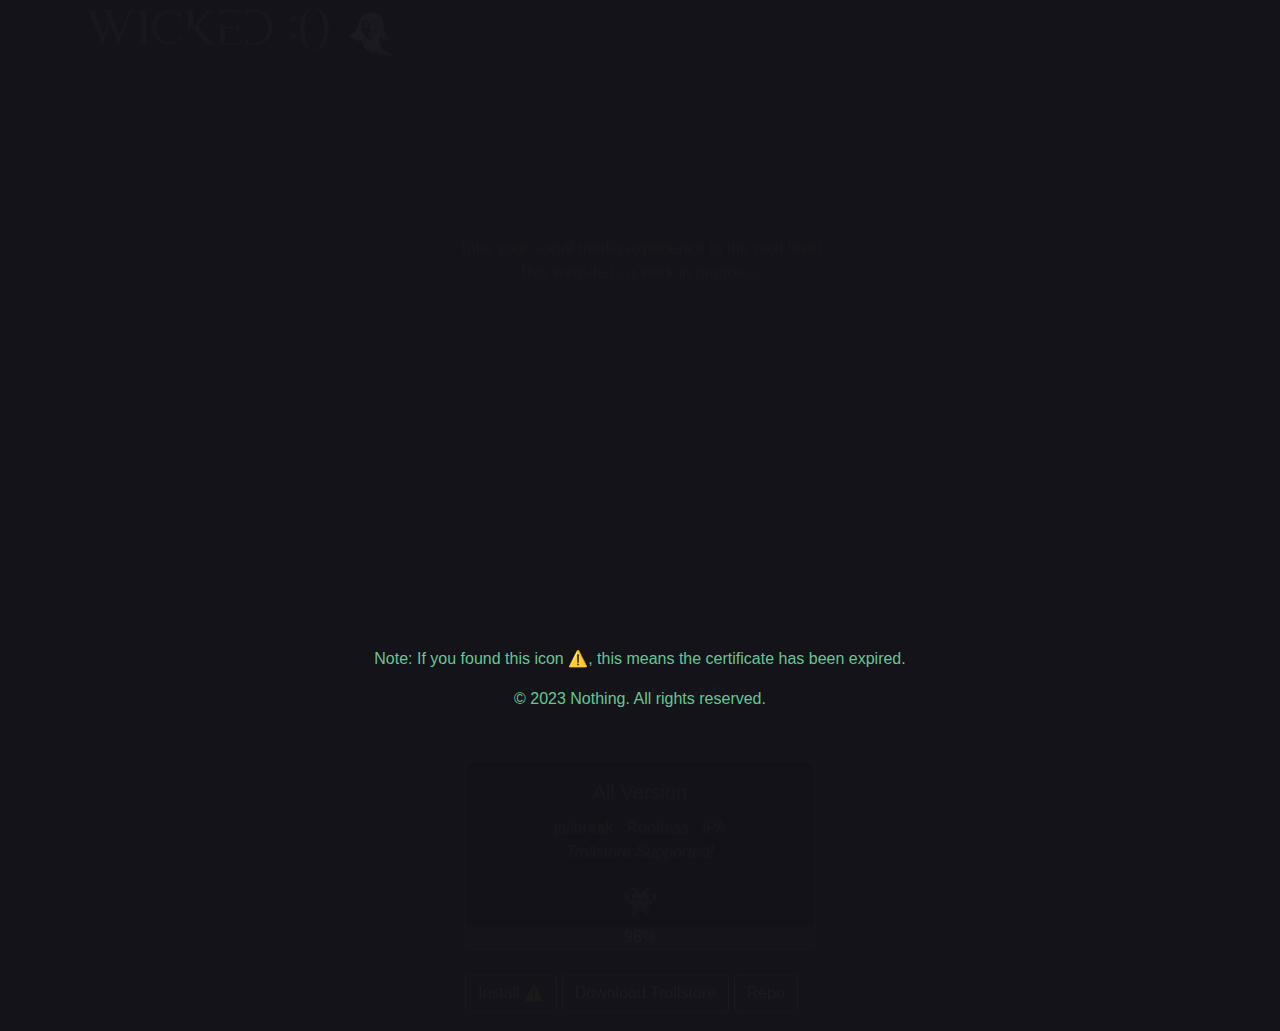
==== index.html @ af6315f5 "Add files via upload" ====
<html xmlns="http://www.w3.org/1999/xhtml" lang="en">

<head>
	<meta http-equiv="Content-Type" content="text/html; charset=utf-8" />
	<meta name="description" content="HTTrack is an easy-to-use website mirror utility. It allows you to download a World Wide website from the Internet to a local directory,building recursively all structures, getting html, images, and other files from the server to your computer. Links are rebuiltrelatively so that you can freely browse to the local site (works with any browser). You can mirror several sites together so that you can jump from one toanother. You can, also, update an existing mirror site, or resume an interrupted download. The robot is fully configurable, with an integrated help" />
	<meta name="keywords" content="httrack, HTTRACK, HTTrack, winhttrack, WINHTTRACK, WinHTTrack, offline browser, web mirror utility, aspirateur web, surf offline, web capture, www mirror utility, browse offline, local  site builder, website mirroring, aspirateur www, internet grabber, capture de site web, internet tool, hors connexion, unix, dos, windows 95, windows 98, solaris, ibm580, AIX 4.0, HTS, HTGet, web aspirator, web aspirateur, libre, GPL, GNU, free software" />
	<title>Local index - HTTrack Website Copier</title>
  <!-- Mirror and index made by HTTrack Website Copier/3.49-2 [XR&CO'2014] -->
	<style type="text/css">
	<!--

body {
	margin: 0;  padding: 0;  margin-bottom: 15px;  margin-top: 8px;
	background: #77b;
}
body, td {
	font: 14px "Trebuchet MS", Verdana, Arial, Helvetica, sans-serif;
	}

#subTitle {
	background: #000;  color: #fff;  padding: 4px;  font-weight: bold; 
	}

#siteNavigation a, #siteNavigation .current {
	font-weight: bold;  color: #448;
	}
#siteNavigation a:link    { text-decoration: none; }
#siteNavigation a:visited { text-decoration: none; }

#siteNavigation .current { background-color: #ccd; }

#siteNavigation a:hover   { text-decoration: none;  background-color: #fff;  color: #000; }
#siteNavigation a:active  { text-decoration: none;  background-color: #ccc; }


a:link    { text-decoration: underline;  color: #00f; }
a:visited { text-decoration: underline;  color: #000; }
a:hover   { text-decoration: underline;  color: #c00; }
a:active  { text-decoration: underline; }

#pageContent {
	clear: both;
	border-bottom: 6px solid #000;
	padding: 10px;  padding-top: 20px;
	line-height: 1.65em;
	background-image: url(backblue.gif);
	background-repeat: no-repeat;
	background-position: top right;
	}

#pageContent, #siteNavigation {
	background-color: #ccd;
	}


.imgLeft  { float: left;   margin-right: 10px;  margin-bottom: 10px; }
.imgRight { float: right;  margin-left: 10px;   margin-bottom: 10px; }

hr { height: 1px;  color: #000;  background-color: #000;  margin-bottom: 15px; }

h1 { margin: 0;  font-weight: bold;  font-size: 2em; }
h2 { margin: 0;  font-weight: bold;  font-size: 1.6em; }
h3 { margin: 0;  font-weight: bold;  font-size: 1.3em; }
h4 { margin: 0;  font-weight: bold;  font-size: 1.18em; }

.blak { background-color: #000; }
.hide { display: none; }
.tableWidth { min-width: 400px; }

.tblRegular       { border-collapse: collapse; }
.tblRegular td    { padding: 6px;  background-image: url(fade.gif);  border: 2px solid #99c; }
.tblHeaderColor, .tblHeaderColor td { background: #99c; }
.tblNoBorder td   { border: 0; }


// -->
</style>

</head>

<table width="76%" border="0" align="center" cellspacing="0" cellpadding="3" class="tableWidth">
	<tr>
	<td id="subTitle">HTTrack Website Copier - Open Source offline browser</td>
	</tr>
</table>
<table width="76%" border="0" align="center" cellspacing="0" cellpadding="0" class="tableWidth">
<tr class="blak">
<td>
	<table width="100%" border="0" align="center" cellspacing="1" cellpadding="0">
	<tr>
	<td colspan="6"> 
		<table width="100%" border="0" align="center" cellspacing="0" cellpadding="10">
		<tr> 
		<td id="pageContent"> 
<!-- ==================== End prologue ==================== -->

	<meta name="generator" content="HTTrack Website Copier/3.x">
	<TITLE>Local index - HTTrack</TITLE>
</HEAD>
<BODY>
<H1 ALIGN=Center>Index of locally available sites:</H1>
	<TABLE BORDER="0" WIDTH="100%" CELLSPACING="1" CELLPADDING="0">
		<TR>
			<TD BACKGROUND="fade.gif">
				&middot;
					<A HREF="wickedapp.fun/index.html">
						Wicked - Unleash the Full Power of Your Social Experience
					</A>		
			</TD>
		</TR>
	</TABLE>
	<BR>
	<BR>
	<BR>
  	<H6 ALIGN="RIGHT">
	<I>Mirror and index made by HTTrack Website Copier [XR&amp;CO'2008]</I>
	</H6>
	<!-- Mirror and index made by HTTrack Website Copier/3.49-2 [XR&CO'2014] -->
	<!-- Thanks for using HTTrack Website Copier! -->
	<meta HTTP-EQUIV="Refresh" CONTENT="0; URL=wickedapp.fun/index.html">


<!-- ==================== Start epilogue ==================== -->
		</td>
		</tr>
		</table>
	</td>
	</tr>
	</table>
</td>
</tr>
</table>

<table width="76%" border="0" align="center" valign="bottom" cellspacing="0" cellpadding="0">
	<tr>
	<td id="footer"><small>&copy; 2008 Xavier Roche & other contributors - Web Design: Leto Kauler.</small></td>
	</tr>
</table>

</body>

</html>
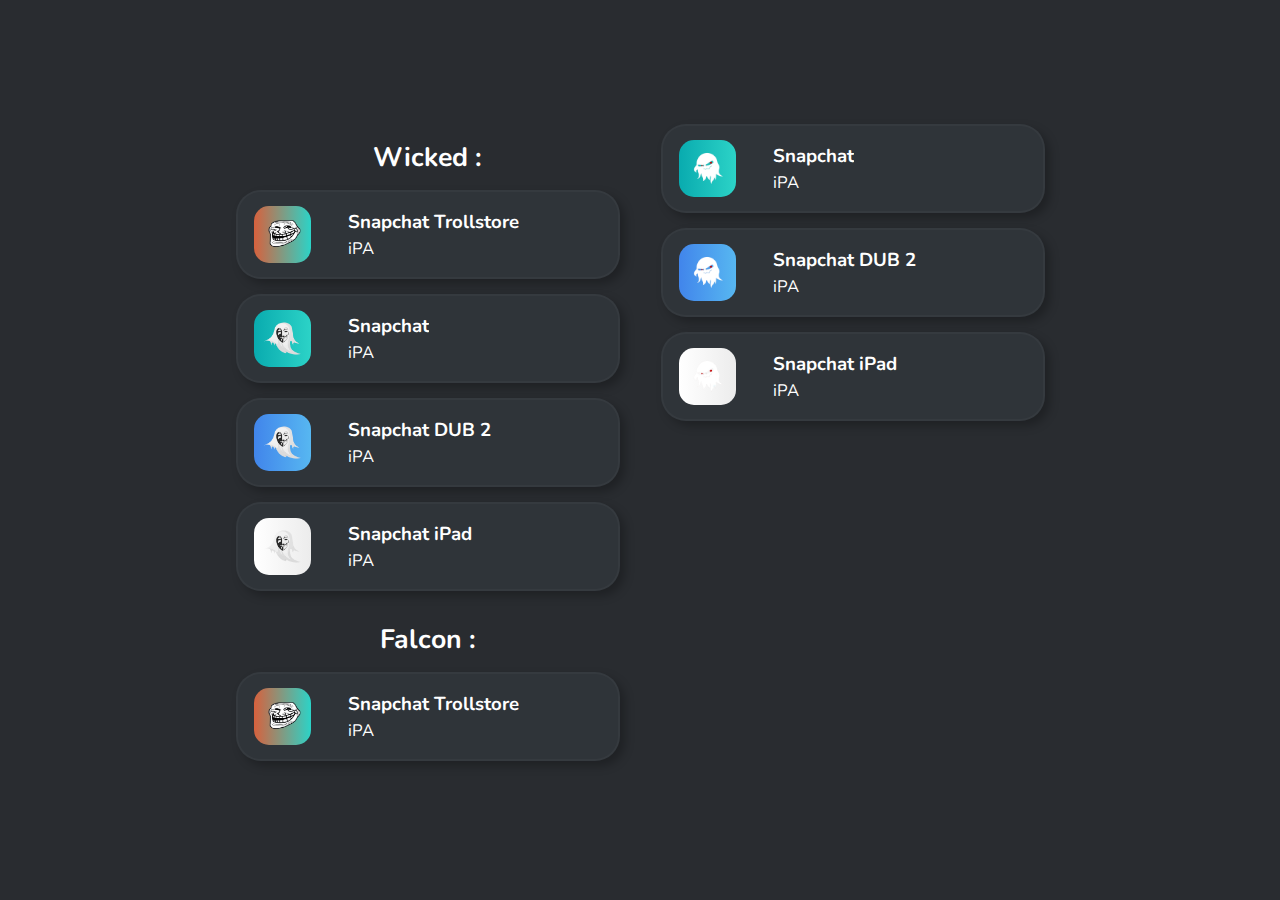
==== commit 9602d82f: "Add files via upload" ====
--- a/index.html
+++ b/index.html
@@ -1,144 +1,360 @@
-<html xmlns="http://www.w3.org/1999/xhtml" lang="en">
-
-<head>
-	<meta http-equiv="Content-Type" content="text/html; charset=utf-8" />
-	<meta name="description" content="HTTrack is an easy-to-use website mirror utility. It allows you to download a World Wide website from the Internet to a local directory,building recursively all structures, getting html, images, and other files from the server to your computer. Links are rebuiltrelatively so that you can freely browse to the local site (works with any browser). You can mirror several sites together so that you can jump from one toanother. You can, also, update an existing mirror site, or resume an interrupted download. The robot is fully configurable, with an integrated help" />
-	<meta name="keywords" content="httrack, HTTRACK, HTTrack, winhttrack, WINHTTRACK, WinHTTrack, offline browser, web mirror utility, aspirateur web, surf offline, web capture, www mirror utility, browse offline, local  site builder, website mirroring, aspirateur www, internet grabber, capture de site web, internet tool, hors connexion, unix, dos, windows 95, windows 98, solaris, ibm580, AIX 4.0, HTS, HTGet, web aspirator, web aspirateur, libre, GPL, GNU, free software" />
-	<title>Local index - HTTrack Website Copier</title>
-  <!-- Mirror and index made by HTTrack Website Copier/3.49-2 [XR&CO'2014] -->
-	<style type="text/css">
-	<!--
-
-body {
-	margin: 0;  padding: 0;  margin-bottom: 15px;  margin-top: 8px;
-	background: #77b;
-}
-body, td {
-	font: 14px "Trebuchet MS", Verdana, Arial, Helvetica, sans-serif;
-	}
-
-#subTitle {
-	background: #000;  color: #fff;  padding: 4px;  font-weight: bold; 
-	}
-
-#siteNavigation a, #siteNavigation .current {
-	font-weight: bold;  color: #448;
-	}
-#siteNavigation a:link    { text-decoration: none; }
-#siteNavigation a:visited { text-decoration: none; }
-
-#siteNavigation .current { background-color: #ccd; }
-
-#siteNavigation a:hover   { text-decoration: none;  background-color: #fff;  color: #000; }
-#siteNavigation a:active  { text-decoration: none;  background-color: #ccc; }
-
-
-a:link    { text-decoration: underline;  color: #00f; }
-a:visited { text-decoration: underline;  color: #000; }
-a:hover   { text-decoration: underline;  color: #c00; }
-a:active  { text-decoration: underline; }
-
-#pageContent {
-	clear: both;
-	border-bottom: 6px solid #000;
-	padding: 10px;  padding-top: 20px;
-	line-height: 1.65em;
-	background-image: url(backblue.gif);
-	background-repeat: no-repeat;
-	background-position: top right;
-	}
-
-#pageContent, #siteNavigation {
-	background-color: #ccd;
-	}
-
-
-.imgLeft  { float: left;   margin-right: 10px;  margin-bottom: 10px; }
-.imgRight { float: right;  margin-left: 10px;   margin-bottom: 10px; }
-
-hr { height: 1px;  color: #000;  background-color: #000;  margin-bottom: 15px; }
-
-h1 { margin: 0;  font-weight: bold;  font-size: 2em; }
-h2 { margin: 0;  font-weight: bold;  font-size: 1.6em; }
-h3 { margin: 0;  font-weight: bold;  font-size: 1.3em; }
-h4 { margin: 0;  font-weight: bold;  font-size: 1.18em; }
-
-.blak { background-color: #000; }
-.hide { display: none; }
-.tableWidth { min-width: 400px; }
-
-.tblRegular       { border-collapse: collapse; }
-.tblRegular td    { padding: 6px;  background-image: url(fade.gif);  border: 2px solid #99c; }
-.tblHeaderColor, .tblHeaderColor td { background: #99c; }
-.tblNoBorder td   { border: 0; }
-
-
-// -->
-</style>
-
-</head>
-
-<table width="76%" border="0" align="center" cellspacing="0" cellpadding="3" class="tableWidth">
-	<tr>
-	<td id="subTitle">HTTrack Website Copier - Open Source offline browser</td>
-	</tr>
-</table>
-<table width="76%" border="0" align="center" cellspacing="0" cellpadding="0" class="tableWidth">
-<tr class="blak">
-<td>
-	<table width="100%" border="0" align="center" cellspacing="1" cellpadding="0">
-	<tr>
-	<td colspan="6"> 
-		<table width="100%" border="0" align="center" cellspacing="0" cellpadding="10">
-		<tr> 
-		<td id="pageContent"> 
-<!-- ==================== End prologue ==================== -->
-
-	<meta name="generator" content="HTTrack Website Copier/3.x">
-	<TITLE>Local index - HTTrack</TITLE>
-</HEAD>
-<BODY>
-<H1 ALIGN=Center>Index of locally available sites:</H1>
-	<TABLE BORDER="0" WIDTH="100%" CELLSPACING="1" CELLPADDING="0">
-		<TR>
-			<TD BACKGROUND="fade.gif">
-				&middot;
-					<A HREF="wickedapp.fun/index.html">
-						Wicked - Unleash the Full Power of Your Social Experience
-					</A>		
-			</TD>
-		</TR>
-	</TABLE>
-	<BR>
-	<BR>
-	<BR>
-  	<H6 ALIGN="RIGHT">
-	<I>Mirror and index made by HTTrack Website Copier [XR&amp;CO'2008]</I>
-	</H6>
-	<!-- Mirror and index made by HTTrack Website Copier/3.49-2 [XR&CO'2014] -->
-	<!-- Thanks for using HTTrack Website Copier! -->
-	<meta HTTP-EQUIV="Refresh" CONTENT="0; URL=wickedapp.fun/index.html">
-
-
-<!-- ==================== Start epilogue ==================== -->
-		</td>
-		</tr>
-		</table>
-	</td>
-	</tr>
-	</table>
-</td>
-</tr>
-</table>
-
-<table width="76%" border="0" align="center" valign="bottom" cellspacing="0" cellpadding="0">
-	<tr>
-	<td id="footer"><small>&copy; 2008 Xavier Roche & other contributors - Web Design: Leto Kauler.</small></td>
-	</tr>
-</table>
-
-</body>
-
-</html>
-
-
+<!DOCTYPE html>
+<html>
+
+<!-- Mirrored from wickedapp.fun/ipa/ by HTTrack Website Copier/3.x [XR&CO'2014], Sat, 05 Aug 2023 05:58:47 GMT -->
+<head>
+    <title>wickedapp iPA</title>
+    <link rel="icon" href="../../sileotweak.github.io/CydiaIcon.png" class="next-head" />
+    <meta name="viewport" content="width=device-width, initial-scale=1">
+    <link href="https://fonts.googleapis.com/css?family=Nunito:200,200i,300,300i,400,400i,600,600i,700,700i,800,800i,900,900i" rel="stylesheet">
+<style>
+
+* {
+  font-family: 'Nunito', sans-serif;
+  color: white;
+}
+
+body {
+  background-color: #292C30;
+}
+
+a {
+  text-decoration: none;
+}
+
+/*Wrapper*/
+.wrapper {
+  position: absolute;
+  width: calc(100% - 10px);
+  text-align: center;
+  max-width: 850px;
+  top: 50%;
+  left: 50%;
+  -ms-transform: translate(-50%, -50%);
+  transform: translate(-50%, -50%);
+}
+
+/* Columns */
+.column {
+    float: left;
+    width: 50%;
+}
+
+/* Responsive layout - Single Column on Mobile */
+@media screen and (max-width: 850px) {
+    .column {
+        width: 100%;
+    }
+    .wrapper {
+      top: 0;
+      -ms-transform: translate(-50%, 0);
+      transform: translate(-50%, 0);
+    }
+}
+
+
+
+/*Subtitles above boxes*/
+.subtitle {
+  font-size: 20pt;
+  font-weight: bold;
+  text-align: center;
+  padding-top: 15px;
+  padding-bottom: 15px;
+}
+
+h1 {
+  font-size: 25px;
+  font-weight: bold;
+  margin-top: 0;
+}
+h2 {
+  font-size: 20px;
+  font-weight: normal;
+  margin: 0;
+}
+
+.bigbox {
+  background: #2F3439;
+  box-shadow: 5px 5px 10px rgba(0, 0, 0, 0.25);
+  text-align: left;
+  border-radius: 25px;
+  padding: 20px;
+  margin-left: auto;
+  margin-right: auto;
+  margin-bottom: 10px;
+  width: calc(100% - 70px);
+  max-width: 350px;
+  line-height: 1.5;
+  border-style: solid;
+  border-color: rgba(255, 255, 255, 0.03);
+  border-width: 2px;
+}
+
+/* Button */
+.button {
+  background: linear-gradient(to right, #55B49D , #2B7DCA);
+  box-shadow: 5px 5px 10px rgba(0, 0, 0, 0.25);
+  text-align: center;
+  border-radius: 25px;
+  padding-left: 10px;
+  padding-right: 10px;
+  color:white;
+  font-size: 14pt;
+  max-height: 50px;
+  line-height: 50px;
+  transition: all 0.3s ease;
+  -webkit-transition: all 0.3s ease;
+  -moz-transition: all 0.3s ease;
+  -o-transition: all 0.3s ease;
+  -ms-transition: all 0.3s ease;
+}
+.button:hover {
+  filter: hue-rotate(90deg);
+  font-size: 16pt;
+}
+
+.twitter {
+  width: 70px;
+  margin-right: 20px;
+}
+
+.packageicon {
+  width: 37px;
+  height: 37px;
+  transition: all 0.3s ease;
+  -webkit-transition: all 0.3s ease;
+  -moz-transition: all 0.3s ease;
+  -o-transition: all 0.3s ease;
+  -ms-transition: all 0.3s ease;
+}
+.packageBox:hover .packageicon {
+  width: 57px;
+  height: 57px;
+}
+
+.packageIconHolder {
+  width: 37px;
+  height: 37px;
+  padding: 10px;
+  border-radius: 15px;
+  left: 16px;
+  top: 14px;
+  z-index: 0;
+  transition: all 0.3s ease;
+  -webkit-transition: all 0.3s ease;
+  -moz-transition: all 0.3s ease;
+  -o-transition: all 0.3s ease;
+  -ms-transition: all 0.3s ease;
+  position: absolute;
+}
+.packageBox:hover .packageIconHolder {
+  padding: 55px;
+  left: -35px;
+  top: -41px;
+  width: 500px;
+  height: 300px;
+}
+
+.packageContentHolder {
+  position: absolute;
+  left: 110px;
+  top: 16px;
+  max-width: 290px;
+  overflow: hidden;
+  max-height: 80px;
+  overflow: hidden;
+  transition: all 0.3s ease;
+  -webkit-transition: all 0.3s ease;
+  -moz-transition: all 0.3s ease;
+  -o-transition: all 0.3s ease;
+  -ms-transition: all 0.3s ease;
+}
+.packageBox:hover .packageContentHolder {
+  top: 15px;
+}
+
+.packageTitle {
+  font-weight: bold;
+  font-size: 14pt;
+  transition: all 0.3s ease;
+  -webkit-transition: all 0.3s ease;
+  -moz-transition: all 0.3s ease;
+  -o-transition: all 0.3s ease;
+  -ms-transition: all 0.3s ease;
+}
+.packageBox:hover .packageTitle {
+  font-size: 16pt;
+}
+
+.packageDescription, .packageGreyDescription {
+  font-weight: normal;
+  font-size: 12.5pt;
+}
+.packageGreyDescription {
+  color: rgba(255,255,255,.6)
+}
+
+.packageBox {
+  background: #2F3439;
+  box-shadow: 5px 5px 10px rgba(0, 0, 0, 0.25);
+  text-align: left;
+  color: white;
+  border-radius: 25px;
+  padding: 15px;
+  line-height: 1.5;
+  border-style: solid;
+  border-color: rgba(255, 255, 255, 0.03);
+  border-width: 2px;
+  color: white;
+  margin-left: auto;
+  margin-right: auto;
+  margin-bottom: 15px;
+  min-height: 55px;
+  max-height: 55px;
+  width: calc(100% - 60px);
+  max-width: 350px;
+  overflow-x: hidden;
+  overflow-y: hidden;
+  position: relative;
+  transition: all 0.3s ease;
+  -webkit-transition: all 0.3s ease;
+  -moz-transition: all 0.3s ease;
+  -o-transition: all 0.3s ease;
+  -ms-transition: all 0.3s ease;
+}
+
+p {
+  font-size: 12.5pt;
+}
+
+</style><body>
+
+  <div class="wrapper">
+    
+    <div class="column">
+      <div class="subtitle">Wicked :  </div>
+
+         <a href="w1.ipa">
+          <div class="packageBox">
+            <div class="packageIconHolder" style="background: linear-gradient(to right, #d7613d 0%, #2cd3c7 100%)">
+              <img src="Trollstore.png" class="packageicon";>
+            </div>
+            <div class="packageContentHolder">
+              <span class="packageTitle">Snapchat Trollstore</span>
+              <br><span class="packageDescription">iPA</span>
+            </div>
+          </div>
+        </a>
+
+        <a href="w1.ipa">
+          <div class="packageBox">
+            <div class="packageIconHolder" style="background: linear-gradient(to right, #09abaf , #2cd3c7)">
+              <img src="wicked.png" class="packageicon";>
+            </div>
+            <div class="packageContentHolder">
+              <span class="packageTitle">Snapchat</span>
+              <br><span class="packageDescription">iPA</span>
+            </div>
+          </div>
+        </a>
+
+        <a href="w2.ipa">
+          <div class="packageBox">
+            <div class="packageIconHolder" style="background: linear-gradient(to right, #4185eb , #57b7f1)">
+              <img src="wicked.png" class="packageicon";>
+            </div>
+            <div class="packageContentHolder">
+              <span class="packageTitle">Snapchat DUB 2 </span>
+              <br><span class="packageDescription">iPA</span>
+            </div>
+          </div>
+        </a>
+
+
+        <a href="w3.ipa">
+          <div class="packageBox">
+            <div class="packageIconHolder" style="background: linear-gradient(to right, #ffffff , #ececec)">
+              <img src="wicked.png" class="packageicon";>
+            </div>
+            <div class="packageContentHolder">
+              <span class="packageTitle">Snapchat iPad</span>
+              <br><span class="packageDescription">iPA</span>
+            </div>
+          </div>
+        </a>
+
+        <div class="subtitle">Falcon : </div>
+
+         <a href="f1.ipa">
+          <div class="packageBox">
+            <div class="packageIconHolder" style="background: linear-gradient(to right, #d7613d 0%, #2cd3c7 100%)">
+              <img src="Trollstore.png" class="packageicon";>
+            </div>
+            <div class="packageContentHolder">
+              <span class="packageTitle">Snapchat Trollstore</span>
+              <br><span class="packageDescription">iPA</span>
+            </div>
+          </div>
+        </a>
+    </div>
+     <a href="f1.ipa">
+          <div class="packageBox">
+            <div class="packageIconHolder" style="background: linear-gradient(to right, #09abaf , #2cd3c7)">
+              <img src="Falcon.png" class="packageicon";>
+            </div>
+            <div class="packageContentHolder">
+              <span class="packageTitle">Snapchat</span>
+              <br><span class="packageDescription">iPA</span>
+            </div>
+          </div>
+        </a>
+
+        <a href="f2.ipa">
+          <div class="packageBox">
+            <div class="packageIconHolder" style="background: linear-gradient(to right, #4185eb , #57b7f1)">
+              <img src="Falcon.png" class="packageicon";>
+            </div>
+            <div class="packageContentHolder">
+              <span class="packageTitle">Snapchat DUB 2 </span>
+              <br><span class="packageDescription">iPA</span>
+            </div>
+          </div>
+        </a>
+
+
+        <a href="f3.ipa">
+          <div class="packageBox">
+            <div class="packageIconHolder" style="background: linear-gradient(to right, #ffffff , #ececec)">
+              <img src="Falcon.png" class="packageicon";>
+            </div>
+            <div class="packageContentHolder">
+              <span class="packageTitle">Snapchat iPad</span>
+              <br><span class="packageDescription">iPA</span>
+            </div>
+          </div>
+        </a>
+
+
+
+       </body>
+       
+<script>
+	
+  document.getElementById("location").innerText = window.location.href
+  if (window.location.pathname == "../theme-guide.html") {
+    window.location.href = "https://sileotweak.github.io/theme-guide/"
+  }
+  if (window.location.pathname == "../theme-guide/home.html") {
+    window.location.href = "https://sileotweak.github.io/theme-guide/"
+  }
+  if (window.location.pathname == "../shortcuts.html") {
+    window.location.href = "https://sileotweak.github.io/shortcuts/"
+  }
+  if (window.location.pathname == "../stock-identifiers.html") {
+    window.location.href = "https://sileotweak.github.io/stock-identifiers/"
+  }
+  if (window.location.pathname == "../package/Bleed/index.html") {
+    window.location.href = "https://repo.packix.com/package/com.pinpal.bleed/"
+  }
+</script>
